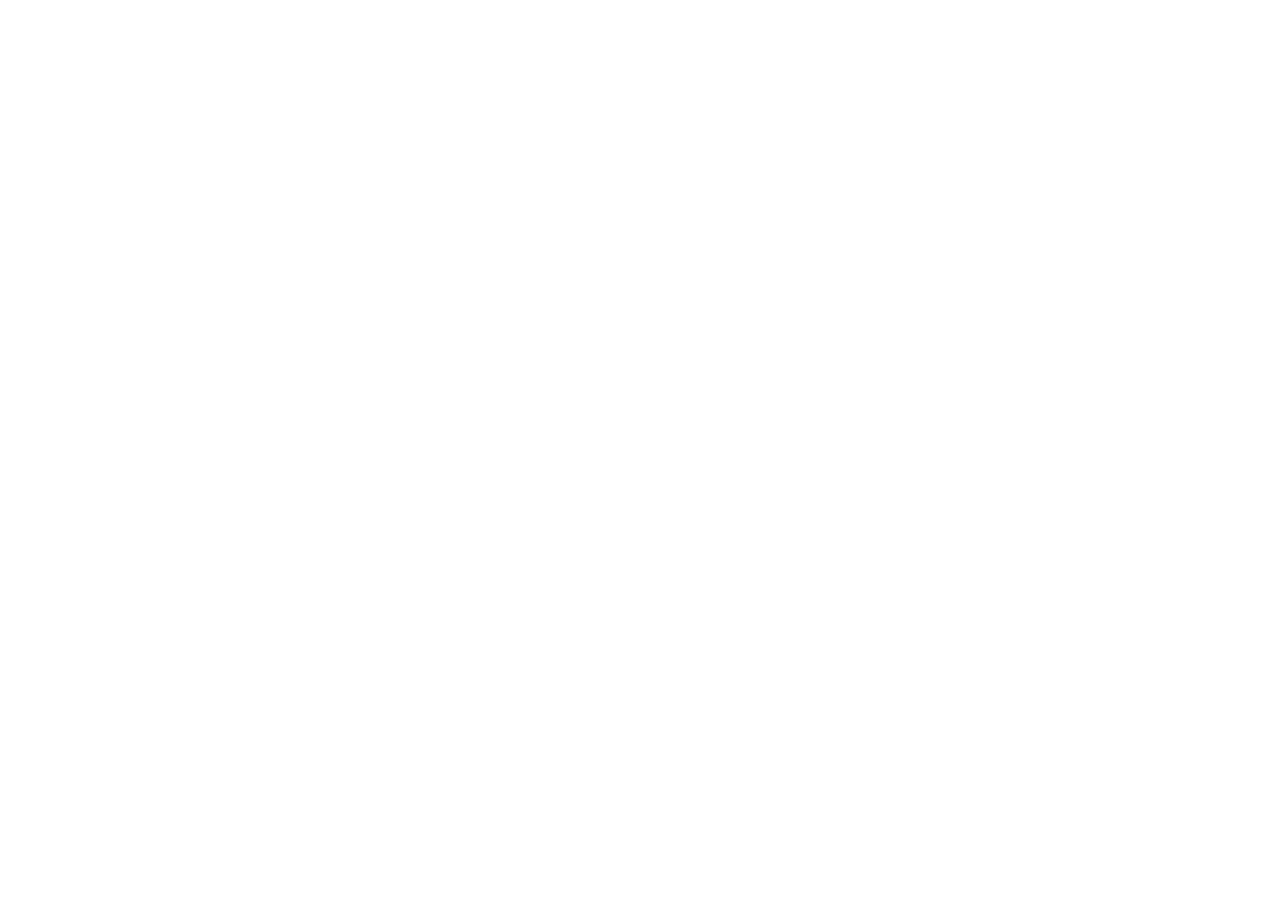
==== CSS-JS-Clock/index.html @ 2165caf6 "Added new project CSS-JS-Clock" ====
<!DOCTYPE html>
<html lang="en">
  <head>
    <meta charset="UTF-8" />
    <meta name="viewport" content="width=device-width, initial-scale=1.0" />
    <title>Document</title>
    <link rel="stylesheet" href="style.css" />
  </head>
  <body>
    <div>
      <div class="clock">
        <div id="hour" class="time"></div>
        <div id="minute" class="time"></div>
        <div id="second" class="time"></div>
      </div>
    </div>
    <script src="script.js"></script>
  </body>
</html>
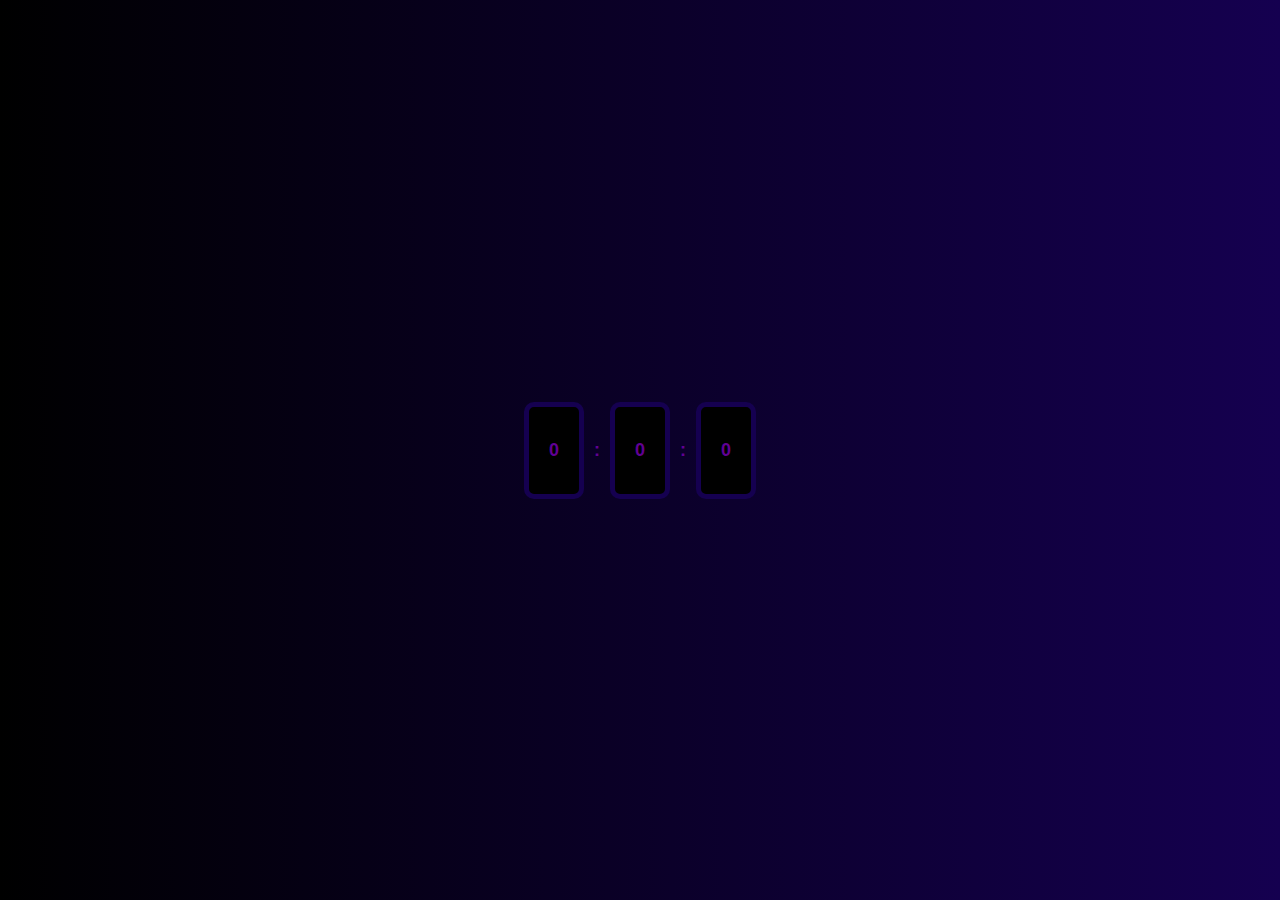
==== commit 92022bf4: "Added Digital Clock" ====
--- a/CSS-JS-Clock/index.html
+++ b/CSS-JS-Clock/index.html
@@ -3,15 +3,20 @@
   <head>
     <meta charset="UTF-8" />
     <meta name="viewport" content="width=device-width, initial-scale=1.0" />
-    <title>Document</title>
+    <title>Clock World</title>
     <link rel="stylesheet" href="style.css" />
   </head>
   <body>
-    <div>
+    <div class="container">
       <div class="clock">
-        <div id="hour" class="time"></div>
-        <div id="minute" class="time"></div>
-        <div id="second" class="time"></div>
+        <div class="digitalClock">
+          <div id="hour" class="time">0</div>
+          <span>:</span>
+          <div id="minute" class="time">0</div>
+          <span>:</span>
+          <div id="second" class="time">0</div>
+        </div>
+        <!-- <div class="analogClock">Hello World</div> -->
       </div>
     </div>
     <script src="script.js"></script>
--- a/CSS-JS-Clock/style.css
+++ b/CSS-JS-Clock/style.css
@@ -0,0 +1,80 @@
+:root {
+  /* Colors */
+  --background-color: linear-gradient(
+    to right,
+    #000000,
+    #150050
+  ); /* Darkest color for background */
+  --text-color: #610094; /* Light color for text */
+  --accent-color: #3f0071; /* Vibrant accent color */
+  --secondary-color: #150050; /* Secondary color for borders, backgrounds, etc. */
+  /* Font Size */
+  --xs: 12px; /* Smallest Text */
+  --sm: 14px; /* Detail Text */
+  --md: 16px; /* Body Text - Base */
+  --md-l: 18px; /* Body Text - Large */
+  --lg: 24px; /* Title Text - Base */
+  --lg-l: 28px; /* Title Text - Large */
+  --xl: 32px; /* Main Text - Base */
+  --xl-m: 38px; /* Main Text - Medium */
+  --xl-l: 42px; /* Main Text - Large */
+  --xxl: 60px; /* Display Text - Base */
+  --xxl-m: 72px; /* Display Text - Medium */
+  --xxl-l: 80px; /* Display Text - Large */
+}
+
+/* Resetting default browser styles */
+*,
+::after,
+::before {
+  margin: 0;
+  padding: 0;
+  box-sizing: border-box;
+}
+
+body {
+  font-family: Arial, sans-serif; /* Change the font family as needed */
+  font-size: 16px;
+  line-height: 1.5;
+  background-image: var(--background-color); /* Light gray background */
+  color: var(--text-color); /* Dark gray text color */
+  overflow-x: hidden;
+  height: 100vh;
+}
+
+.container {
+  display: flex;
+  justify-content: center;
+  align-items: center;
+  height: 100%;
+}
+
+.clock {
+  display: flex;
+  justify-content: space-around;
+  align-items: center;
+  font-size: var(--md-l);
+  font-weight: 900;
+  height: 100%;
+  width: 100%;
+}
+
+.digitalClock,
+.analogClock {
+  display: flex;
+  justify-content: space-around;
+  align-items: center;
+}
+
+.time {
+  display: flex;
+  justify-content: space-between;
+  align-items: center;
+  background-color: black;
+  margin: 0 10px;
+  border: 5px solid var(--secondary-color);
+  border-radius: 10px;
+  padding: 30px 20px;
+  font-size: var(--md-l);
+  font-weight: 900;
+}
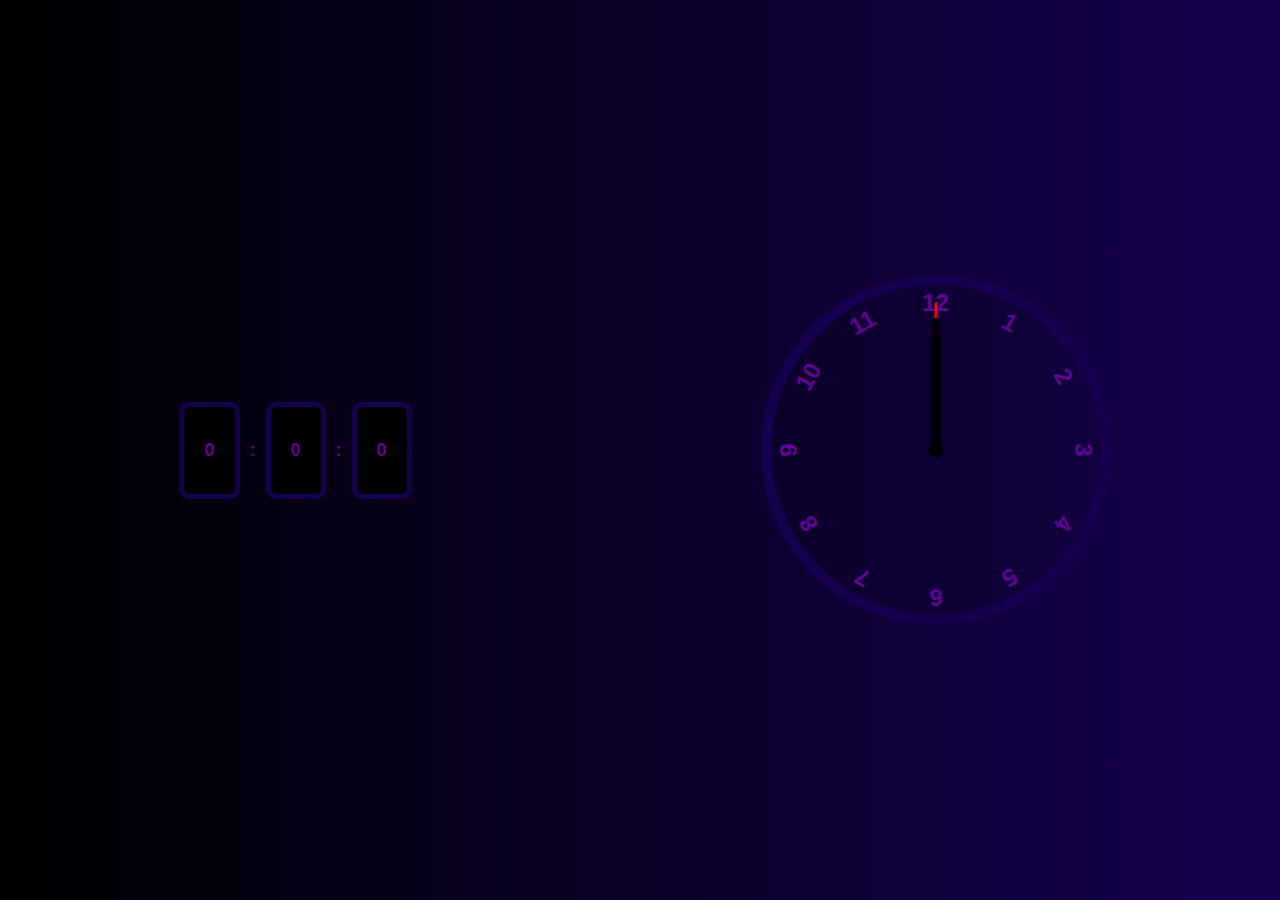
==== commit a4b2f083: "Added Analog Clock" ====
--- a/CSS-JS-Clock/index.html
+++ b/CSS-JS-Clock/index.html
@@ -9,14 +9,32 @@
   <body>
     <div class="container">
       <div class="clock">
-        <div class="digitalClock">
+        <div class="digital-clock">
           <div id="hour" class="time">0</div>
           <span>:</span>
           <div id="minute" class="time">0</div>
           <span>:</span>
           <div id="second" class="time">0</div>
         </div>
-        <!-- <div class="analogClock">Hello World</div> -->
+        <div class="analog-clock">
+          <div class="circle">
+            <div class="hand second" data-second-hand></div>
+            <div class="hand minute" data-minute-hand></div>
+            <div class="hand hour" data-second-hand></div>
+            <div class="number number1">1</div>
+            <div class="number number2">2</div>
+            <div class="number number3">3</div>
+            <div class="number number4">4</div>
+            <div class="number number5">5</div>
+            <div class="number number6">6</div>
+            <div class="number number7">7</div>
+            <div class="number number8">8</div>
+            <div class="number number9">9</div>
+            <div class="number number10">10</div>
+            <div class="number number11">11</div>
+            <div class="number number12">12</div>
+          </div>
+        </div>
       </div>
     </div>
     <script src="script.js"></script>
--- a/CSS-JS-Clock/style.css
+++ b/CSS-JS-Clock/style.css
@@ -1,13 +1,15 @@
 :root {
   /* Colors */
-  --background-color: linear-gradient(
-    to right,
-    #000000,
-    #150050
-  ); /* Darkest color for background */
+  --background-color: black; /* Darkest color for background */
   --text-color: #610094; /* Light color for text */
   --accent-color: #3f0071; /* Vibrant accent color */
   --secondary-color: #150050; /* Secondary color for borders, backgrounds, etc. */
+  --background-image: linear-gradient(to right, #000000, #150050);
+  --background-transparent: rgba(0, 0, 0, 0.1);
+  --background-second: red;
+  --background-minute: black;
+  --background-hour: black;
+
   /* Font Size */
   --xs: 12px; /* Smallest Text */
   --sm: 14px; /* Detail Text */
@@ -34,9 +36,9 @@
 
 body {
   font-family: Arial, sans-serif; /* Change the font family as needed */
-  font-size: 16px;
+  font-size: var(--md); /* Use base font size variable */
   line-height: 1.5;
-  background-image: var(--background-color); /* Light gray background */
+  background-image: var(--background-image); /* Light gray background */
   color: var(--text-color); /* Dark gray text color */
   overflow-x: hidden;
   height: 100vh;
@@ -53,14 +55,14 @@
   display: flex;
   justify-content: space-around;
   align-items: center;
-  font-size: var(--md-l);
+  font-size: var(--md-l); /* Use large body text font size */
   font-weight: 900;
   height: 100%;
   width: 100%;
 }
 
-.digitalClock,
-.analogClock {
+.digital-clock,
+.analog-clock {
   display: flex;
   justify-content: space-around;
   align-items: center;
@@ -70,11 +72,111 @@
   display: flex;
   justify-content: space-between;
   align-items: center;
-  background-color: black;
+  background-color: var(--background-color);
   margin: 0 10px;
   border: 5px solid var(--secondary-color);
   border-radius: 10px;
   padding: 30px 20px;
-  font-size: var(--md-l);
+  font-size: var(--md-l); /* Use large body text font size */
   font-weight: 900;
 }
+
+.circle {
+  height: 350px;
+  width: 350px;
+  background-color: var(--background-transparent);
+  border: 10px solid var(--secondary-color);
+  border-radius: 50%;
+  position: relative;
+}
+
+.circle .number {
+  --rotation: 0;
+  position: absolute;
+  width: 100%;
+  height: 100%;
+  text-align: center;
+  transform: rotate(var(--rotation));
+  font-size: 1.5rem;
+}
+
+.circle .number1 {
+  --rotation: 30deg;
+}
+.circle .number2 {
+  --rotation: 60deg;
+}
+.circle .number3 {
+  --rotation: 90deg;
+}
+.circle .number4 {
+  --rotation: 120deg;
+}
+.circle .number5 {
+  --rotation: 150deg;
+}
+.circle .number6 {
+  --rotation: 180deg;
+}
+.circle .number7 {
+  --rotation: 210deg;
+}
+.circle .number8 {
+  --rotation: 240deg;
+}
+.circle .number9 {
+  --rotation: 270deg;
+}
+.circle .number10 {
+  --rotation: 300deg;
+}
+.circle .number11 {
+  --rotation: 330deg;
+}
+.circle .number12 {
+  --rotation: 360deg;
+}
+
+.circle .hand {
+  --rotation: 0;
+  position: absolute;
+  bottom: 50%;
+  left: 50%;
+  border: 1px solid var(--background-image);
+  border-top-left-radius: 10px;
+  border-top-right-radius: 10px;
+  transform-origin: bottom;
+  z-index: 10;
+  transform: translateX(-50%) rotate(calc(var(--rotation) * 1deg));
+}
+
+.circle::after {
+  content: "";
+  position: absolute;
+  background-color: var(--background-color);
+  z-index: 11;
+  width: 15px;
+  height: 15px;
+  top: 50%;
+  left: 50%;
+  transform: translate(-50%, -50%);
+  border-radius: 50%;
+}
+
+.circle .hand.second {
+  width: 3px;
+  height: 45%;
+  background-color: var(--background-second);
+}
+
+.circle .hand.minute {
+  width: 7px;
+  height: 40%;
+  background-color: var(--background-minute);
+}
+
+.circle .hand.hour {
+  width: 10px;
+  height: 35%;
+  background-color: var(--background-hour);
+}
